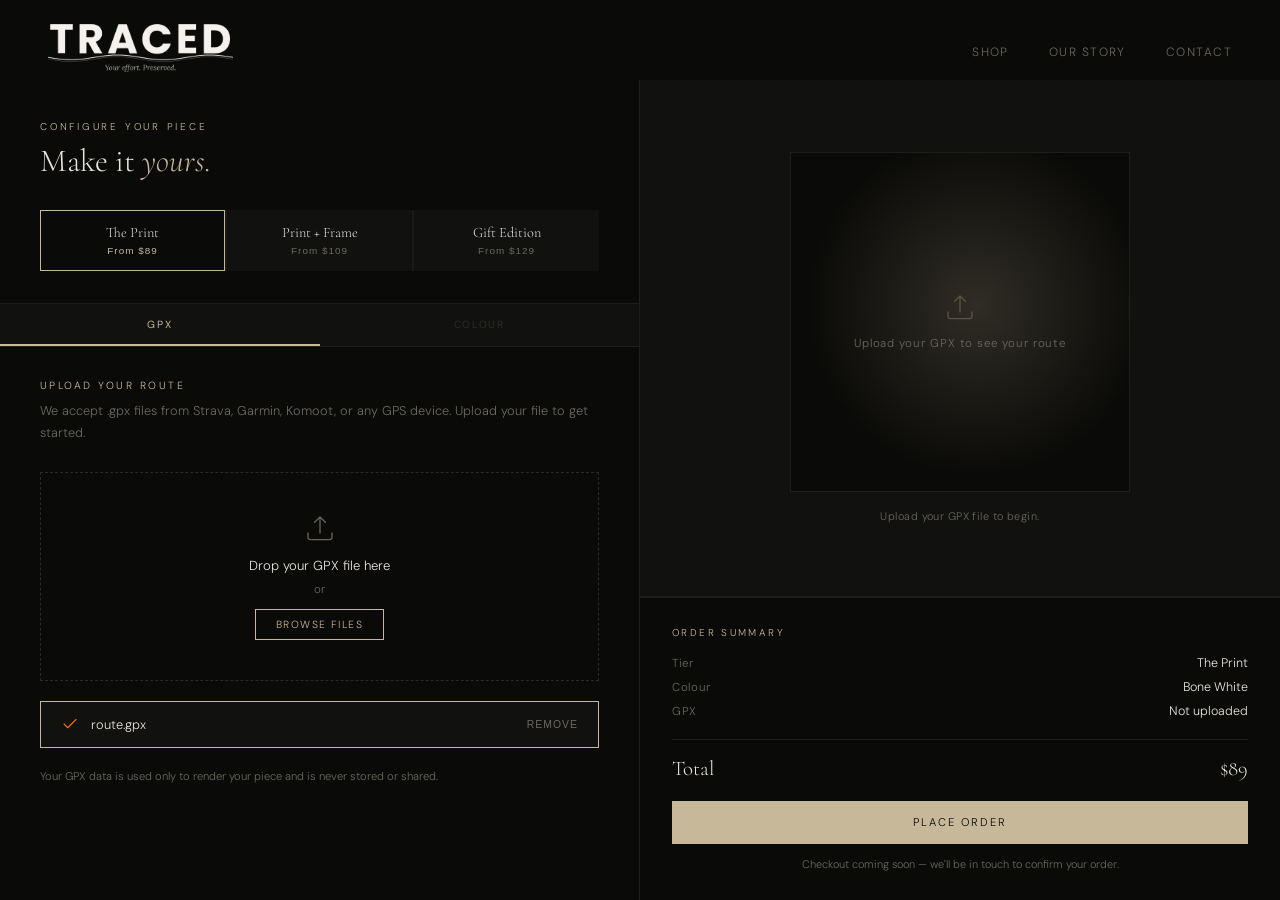
==== configurator.html @ c07ed1c2 "configure piece done most of the part" ====
<!DOCTYPE html>
<html lang="en">
<head>
  <meta charset="UTF-8">
  <meta name="viewport" content="width=device-width, initial-scale=1.0">
  <title>Configure Your Piece — Traced</title>
  <link rel="preconnect" href="https://fonts.googleapis.com" />
  <link rel="preconnect" href="https://fonts.gstatic.com" crossorigin />
  <link href="https://fonts.googleapis.com/css2?family=Cormorant+Garamond:ital,wght@0,300;0,400;1,300&family=DM+Sans:wght@300;400&display=swap" rel="stylesheet" />
  <link rel="stylesheet" href="css/style.css">
  <link rel="stylesheet" href="css/configurator.css">
  <script defer src="js/configurator.js"></script>
</head>
<body class="configurator-page">

  <!-- NAV -->
  <nav id="nav">
    <a href="index.html" class="nav-logo">
      <img src="assests/images/traced_cropped.png" alt="Traced Logo" class="traced-logo">
    </a>
    <ul class="nav-links">
      <li><a href="shop.html">Shop</a></li>
      <li><a href="#">Our Story</a></li>
      <li><a href="#">Contact</a></li>
    </ul>
  </nav>

  <!-- CONFIGURATOR -->
  <main class="configurator">

    <!-- ── LEFT PANEL ── -->
    <div class="config-left">

      <!-- Header -->
      <div class="config-header">
        <p class="config-eyebrow">Configure Your Piece</p>
        <h1 class="config-title">Make it <em>yours.</em></h1>
      </div>

      <!-- Tier selector -->
      <div class="tier-selector">
        <button class="tier-btn" data-tier="print">
          <span class="tier-btn-name">The Print</span>
          <span class="tier-btn-price">From $89</span>
        </button>
        <button class="tier-btn" data-tier="framed">
          <span class="tier-btn-name">Print + Frame</span>
          <span class="tier-btn-price">From $109</span>
        </button>
        <button class="tier-btn" data-tier="gift">
          <span class="tier-btn-name">Gift Edition</span>
          <span class="tier-btn-price">From $129</span>
        </button>
      </div>

      <!-- Tabs -->
      <div class="config-tabs" role="tablist">
        <button class="config-tab active" data-tab="gpx"    role="tab">GPX</button>
        <button class="config-tab locked" data-tab="colour" role="tab">Colour</button>
        <button class="config-tab locked tier-tab" data-tab="label"  role="tab" data-min-tier="framed">Label</button>
        <button class="config-tab locked tier-tab" data-tab="gifts"  role="tab" data-min-tier="gift">Gifts</button>
      </div>

      <!-- Panels -->
      <div class="config-panels">

        <!-- GPX -->
        <div class="config-panel active" id="panel-gpx">
          <p class="panel-label">Upload your route</p>
          <p class="panel-sub">We accept .gpx files from Strava, Garmin, Komoot, or any GPS device. Upload your file to get started.</p>
          <div class="gpx-drop" id="gpx-drop">
            <div class="gpx-drop-inner">
              <svg class="gpx-icon" viewBox="0 0 24 24" fill="none" xmlns="http://www.w3.org/2000/svg">
                <path d="M12 15V3m0 0L8 7m4-4l4 4" stroke="#c8b89a" stroke-width="1" stroke-linecap="round" stroke-linejoin="round"/>
                <path d="M3 15v3a2 2 0 002 2h14a2 2 0 002-2v-3" stroke="#c8b89a" stroke-width="1" stroke-linecap="round"/>
              </svg>
              <p class="gpx-drop-label">Drop your GPX file here</p>
              <p class="gpx-drop-sub">or</p>
              <label class="gpx-browse" for="gpx-input">Browse files</label>
              <input type="file" id="gpx-input" accept=".gpx" hidden>
            </div>
          </div>
          <div class="gpx-loaded" id="gpx-loaded" hidden>
            <svg viewBox="0 0 24 24" fill="none" xmlns="http://www.w3.org/2000/svg">
              <path d="M20 6L9 17l-5-5" stroke="#ff6a00" stroke-width="1.5" stroke-linecap="round" stroke-linejoin="round"/>
            </svg>
            <span id="gpx-filename">route.gpx</span>
            <button class="gpx-remove" id="gpx-remove">Remove</button>
          </div>
          <p class="gpx-privacy">Your GPX data is used only to render your piece and is never stored or shared.</p>
        </div>

        <!-- COLOUR -->
        <div class="config-panel" id="panel-colour">
          <p class="panel-label">Choose a colour</p>
          <p class="panel-sub">All finishes are matte PLA+. Colours may vary slightly between print batches.</p>
          <div class="colour-grid">
            <button class="colour-swatch active" data-colour="#e8e4df" data-name="Bone White" style="background:#e8e4df;" aria-label="Bone White"><span class="colour-check">✓</span></button>
            <button class="colour-swatch" data-colour="#1a1a18" data-name="Matte Black"  style="background:#1a1a18;" aria-label="Matte Black"><span class="colour-check">✓</span></button>
            <button class="colour-swatch" data-colour="#c8b89a" data-name="Sand"         style="background:#c8b89a;" aria-label="Sand"><span class="colour-check">✓</span></button>
            <button class="colour-swatch" data-colour="#6b6860" data-name="Slate"        style="background:#6b6860;" aria-label="Slate"><span class="colour-check">✓</span></button>
            <button class="colour-swatch" data-colour="#3d2b1f" data-name="Espresso"     style="background:#3d2b1f;" aria-label="Espresso"><span class="colour-check">✓</span></button>
            <button class="colour-swatch" data-colour="#ff6a00" data-name="Ember"        style="background:#ff6a00;" aria-label="Ember"><span class="colour-check">✓</span></button>
          </div>
          <p class="colour-selected-label">Selected: <span id="colour-name">Bone White</span></p>
        </div>

        <!-- LABEL -->
        <div class="config-panel" id="panel-label">
          <p class="panel-label">Add a label</p>
          <p class="panel-sub">These details are engraved beneath your route. All fields are optional except Route Name.</p>
          <div class="label-fields">

            <div class="label-group">
              <label class="label-field-label" for="label-name">Name</label>
              <input type="text" id="label-name" class="label-input" placeholder="e.g. Matt Clarke" maxlength="40"/>
            </div>

            <div class="label-group">
              <label class="label-field-label" for="label-route">Route Name <span class="label-required">*</span></label>
              <input type="text" id="label-route" class="label-input" placeholder="e.g. Sydney to Wollongong" maxlength="50"/>
            </div>

            <div class="label-group">
              <label class="label-field-label" for="label-competition">Competition <span class="label-optional">(optional)</span></label>
              <input type="text" id="label-competition" class="label-input" placeholder="e.g. Dirty Dozen 2025" maxlength="50"/>
            </div>

            <div class="label-group">
              <label class="label-field-label" for="label-desc">Description <span class="label-optional">(optional)</span></label>
              <input type="text" id="label-desc" class="label-input" placeholder="e.g. 142km · 2,400m elevation" maxlength="60"/>
            </div>

          </div>
        </div>

        <!-- GIFTS -->
        <div class="config-panel" id="panel-gifts">
          <p class="panel-label">Gift add-ons</p>
          <p class="panel-sub">Make it the perfect gift. Select any extras to include with your order.</p>
          <div class="gifts-list">

            <label class="gift-option">
              <input type="checkbox" class="gift-check" data-gift="message" data-price="0">
              <div class="gift-info">
                <span class="gift-name">Personal message card</span>
                <span class="gift-desc">A handwritten card included with the package</span>
              </div>
              <span class="gift-price">Included</span>
            </label>

            <label class="gift-option">
              <input type="checkbox" class="gift-check" data-gift="tissue" data-price="0">
              <div class="gift-info">
                <span class="gift-name">Tissue wrap</span>
                <span class="gift-desc">Your piece wrapped in branded tissue paper</span>
              </div>
              <span class="gift-price">Included</span>
            </label>

            <label class="gift-option">
              <input type="checkbox" class="gift-check" data-gift="wax" data-price="0">
              <div class="gift-info">
                <span class="gift-name">Wax-sealed envelope</span>
                <span class="gift-desc">For your stats card or personal note</span>
              </div>
              <span class="gift-price">Included</span>
            </label>

          </div>
          <p class="gifts-note">All add-ons are included in the Gift Edition price — no extra charge.</p>
        </div>

      </div>
    </div>

    <!-- ── RIGHT PANEL ── -->
    <div class="config-right">

      <!-- Preview -->
      <div class="preview-area">
        <div class="preview-canvas">

          <!-- Placeholder state (before GPX upload) -->
          <div class="preview-placeholder" id="preview-placeholder">
            <svg viewBox="0 0 24 24" fill="none" xmlns="http://www.w3.org/2000/svg">
              <path d="M12 15V3m0 0L8 7m4-4l4 4" stroke="#c8b89a" stroke-width="1" stroke-linecap="round" stroke-linejoin="round"/>
              <path d="M3 15v3a2 2 0 002 2h14a2 2 0 002-2v-3" stroke="#c8b89a" stroke-width="1" stroke-linecap="round"/>
            </svg>
            <p>Upload your GPX to see your route</p>
          </div>

          <!-- Live SVG preview (shown after GPX upload) -->
          <svg id="preview-svg" viewBox="0 0 400 400" fill="none" xmlns="http://www.w3.org/2000/svg" style="display:none;">
            <!-- Grid -->
            <line x1="0" y1="133" x2="400" y2="133" stroke="#c8b89a" stroke-width="0.4" opacity="0.08"/>
            <line x1="0" y1="266" x2="400" y2="266" stroke="#c8b89a" stroke-width="0.4" opacity="0.08"/>
            <line x1="133" y1="0" x2="133" y2="400" stroke="#c8b89a" stroke-width="0.4" opacity="0.08"/>
            <line x1="266" y1="0" x2="266" y2="400" stroke="#c8b89a" stroke-width="0.4" opacity="0.08"/>
            <!-- Route -->
            <path id="preview-route"
              d="M 60 300 C 110 268 150 232 200 195 C 250 158 290 138 340 118"
              stroke="#e8e4df" stroke-width="2.5" stroke-linecap="round" fill="none"/>
            <circle id="preview-dot-start" cx="60"  cy="300" r="5" fill="#e8e4df" opacity="0.5"/>
            <circle id="preview-dot-end"   cx="340" cy="118" r="7" fill="#ff6a00"/>
            <!-- Label lines -->
            <text id="preview-name"        x="200" y="335" text-anchor="middle" font-family="'Cormorant Garamond',serif" font-size="14" fill="#c8b89a" opacity="0.6" letter-spacing="1"></text>
            <text id="preview-route-name"  x="200" y="354" text-anchor="middle" font-family="'Cormorant Garamond',serif" font-size="17" fill="#c8b89a" opacity="0.8" letter-spacing="1.5" font-style="italic"></text>
            <text id="preview-competition" x="200" y="371" text-anchor="middle" font-family="'DM Sans',sans-serif"       font-size="11" fill="#c8b89a" opacity="0.4" letter-spacing="2"></text>
            <text id="preview-desc"        x="200" y="386" text-anchor="middle" font-family="'DM Sans',sans-serif"       font-size="11" fill="#c8b89a" opacity="0.4" letter-spacing="1.5"></text>
          </svg>

        </div>
        <p class="preview-hint" id="preview-hint">Upload your GPX file to begin.</p>
      </div>

      <!-- Order summary -->
      <div class="order-summary">
        <p class="summary-label">Order Summary</p>
        <div class="summary-rows">
          <div class="summary-row">
            <span class="summary-key">Tier</span>
            <span class="summary-val" id="summary-tier">The Print</span>
          </div>
          <div class="summary-row">
            <span class="summary-key">Colour</span>
            <span class="summary-val" id="summary-colour">Bone White</span>
          </div>
          <div class="summary-row">
            <span class="summary-key">GPX</span>
            <span class="summary-val" id="summary-gpx">Not uploaded</span>
          </div>
          <div class="summary-row" id="summary-row-label" style="display:none;">
            <span class="summary-key">Route</span>
            <span class="summary-val" id="summary-route-name">—</span>
          </div>
        </div>
        <div class="summary-total">
          <span>Total</span>
          <span id="summary-price">$89</span>
        </div>
        <a href="#" class="order-cta">Place Order</a>
        <p class="order-note">Checkout coming soon — we'll be in touch to confirm your order.</p>
      </div>

    </div>
  </main>

</body>
</html>
---- css/style.css ----
/* ── TOKENS ─────────────────────────────────────────── */
    :root {
      --bg-dark:    #0a0a08;
      --bg-mid:     #111110;
      --bg-light:   #f5f2ee;
      --text-light: #e8e4df;
      --text-muted: #6b6860;
      --accent:     #c8b89a;
      --accent-glow:#c8b89a33;
      --accent-glow-orange: #ff6a00;
      --serif:      'Cormorant Garamond', Georgia, serif;
      --sans:       'DM Sans', sans-serif;
    }
 
    /* ── RESET ──────────────────────────────────────────── */
    *, *::before, *::after { box-sizing: border-box; margin: 0; padding: 0; }
    html { scroll-behavior: smooth; }
    body {
      background: var(--bg-dark);
      color: var(--text-light);
      font-family: var(--sans);
      font-weight: 300;
      -webkit-font-smoothing: antialiased;
      overflow-x: hidden;
    }
 
    /* ── NAV ────────────────────────────────────────────── */
    nav {
      position: fixed;
      top: 0; left: 0; right: 0;
      z-index: 100;
      display: flex;
      align-items: center;
      justify-content: space-between;
      padding: 1.5rem 3rem;
      background: transparent;
      transition: background 0.4s ease, backdrop-filter 0.4s ease;
    }
    nav.scrolled {
      background: rgba(10,10,8,0.85);
      backdrop-filter: blur(12px);
    }

    .traced-logo{
      height: 3rem;
    }

    .nav-links {
      display: flex;
      gap: 2.5rem;
      list-style: none;
    }
    .nav-links a {
      font-size: 0.75rem;
      letter-spacing: 0.12em;
      text-transform: uppercase;
      color: var(--text-muted);
      text-decoration: none;
      transition: color 0.2s;
    }
    .nav-links a:hover { color: var(--text-light); }
 
    /* ── HERO ───────────────────────────────────────────── */
    .hero {
      position: relative;
      height: 100vh;
      display: flex;
      flex-direction: column;
      align-items: center;
      justify-content: center;
      text-align: center;
      overflow: hidden;
    }
 
    /* Animated route SVG background */
    .hero-bg {
      position: absolute;
      inset: 0;
      display: flex;
      align-items: center;
      justify-content: center;
      opacity: 0.18;
    }
    .hero-bg svg {
      width: 100%;
      height: 100%;
    }
    .route-path {
      stroke-dasharray: 2000;
      stroke-dashoffset: 2000;
      animation: drawRoute 3.5s cubic-bezier(0.4,0,0.2,1) 0.5s forwards;
    }
    @keyframes drawRoute {
      to { stroke-dashoffset: 0; }
    }
 
    /* Radial glow behind text */
    .hero::before {
      content: '';
      position: absolute;
      top: 50%; left: 50%;
      transform: translate(-50%, -50%);
      width: 600px; height: 600px;
      background: radial-gradient(circle, var(--accent-glow) 0%, transparent 70%);
      pointer-events: none;
    }
 
    .hero-content {
      position: relative;
      z-index: 2;
      display: flex;
      flex-direction: column;
      align-items: center;
      gap: 1.5rem;
    }
    .hero-eyebrow {
      font-size: 0.7rem;
      letter-spacing: 0.3em;
      text-transform: uppercase;
      color: var(--accent);
      opacity: 0;
      animation: fadeUp 0.9s ease 1.2s forwards;
    }
    .hero-title {
      font-family: var(--serif);
      font-size: clamp(3.5rem, 8vw, 7rem);
      font-weight: 300;
      line-height: 1.05;
      letter-spacing: -0.01em;
      color: var(--text-light);
      opacity: 0;
      animation: fadeUp 1s ease 1.5s forwards;
    }
    .hero-title em {
      font-style: italic;
      color: var(--accent);
    }
    .hero-sub {
      font-size: 0.85rem;
      letter-spacing: 0.06em;
      color: var(--text-muted);
      max-width: 340px;
      line-height: 1.7;
      opacity: 0;
      animation: fadeUp 1s ease 1.8s forwards;
    }
    .hero-cta {
      margin-top: 0.5rem;
      display: inline-block;
      padding: 0.85rem 2.5rem;
      border: 1px solid var(--accent);
      color: var(--accent);
      font-family: var(--sans);
      font-size: 0.72rem;
      letter-spacing: 0.18em;
      text-transform: uppercase;
      text-decoration: none;
      transition: background 0.25s, color 0.25s;
      opacity: 0;
      animation: fadeUp 1s ease 2.1s forwards;
    }
    .hero-cta:hover {
      background: var(--accent);
      color: var(--bg-dark);
    }
 
    .hero-scroll {
      position: absolute;
      bottom: 2.5rem;
      left: 50%;
      transform: translateX(-50%);
      display: flex;
      flex-direction: column;
      align-items: center;
      gap: 0.5rem;
      opacity: 0;
      animation: fadeUp 1s ease 2.6s forwards;
    }
    .hero-scroll span {
      font-size: 0.62rem;
      letter-spacing: 0.2em;
      text-transform: uppercase;
      color: var(--text-muted);
    }
    .scroll-line {
      width: 1px;
      height: 40px;
      background: linear-gradient(to bottom, #ff6a00, transparent);
      animation: scrollPulse 2s ease-in-out 3s infinite;
    }
    @keyframes scrollPulse {
      0%, 100% { opacity: 0.4; transform: scaleY(1); }
      50% { opacity: 1; transform: scaleY(1.15); }
    }
 
    /* ── SHARED REVEAL ──────────────────────────────────── */
    @keyframes fadeUp {
      from { opacity: 0; transform: translateY(22px); }
      to   { opacity: 1; transform: translateY(0); }
    }
    .reveal {
      opacity: 0;
      transform: translateY(30px);
      transition: opacity 0.8s ease, transform 0.8s ease;
    }
    .reveal.visible {
      opacity: 1;
      transform: translateY(0);
    }
    .reveal-delay-1 { transition-delay: 0.1s; }
    .reveal-delay-2 { transition-delay: 0.22s; }
    .reveal-delay-3 { transition-delay: 0.36s; }
 
    /* ── SECTIONS ───────────────────────────────────────── */
    section { padding: 7rem 3rem; }
 
    .section-label {
      font-size: 0.65rem;
      letter-spacing: 0.28em;
      text-transform: uppercase;
      color: var(--accent);
      margin-bottom: 1.5rem;
    }
 
    /* ── WHAT WE DO ─────────────────────────────────────── */
    .what {
      background: var(--bg-mid);
      display: grid;
      grid-template-columns: 1fr 1fr;
      gap: 5rem;
      align-items: center;
      max-width: 1200px;
      margin: 0 auto;
      border-radius: 2px;
    }
    .what-text h2 {
      font-family: var(--serif);
      font-size: clamp(2rem, 4vw, 3.2rem);
      font-weight: 300;
      line-height: 1.2;
      margin-bottom: 1.5rem;
      color: var(--text-light);
    }
    .what-text p {
      font-size: 0.9rem;
      line-height: 1.85;
      color: var(--text-muted);
      max-width: 420px;
    }
    .what-visual {
      aspect-ratio: 1;
      background: var(--bg-dark);
      border-radius: 2px;
      display: flex;
      align-items: center;
      justify-content: center;
      position: relative;
      overflow: hidden;
    }
    .what-visual svg {
      width: 75%;
      opacity: 0.7;
    }
    .what-visual::after {
      content: '';
      position: absolute;
      inset: 0;
      background: radial-gradient(circle at 60% 40%, var(--accent-glow), transparent 65%);
    }
 
    /* ── HOW IT WORKS ───────────────────────────────────── */
    .how { max-width: 1100px; margin: 0 auto; }
    .how h2 {
      font-family: var(--serif);
      font-size: clamp(1.8rem, 3.5vw, 2.8rem);
      font-weight: 300;
      margin-bottom: 4rem;
      color: var(--text-light);
    }
    .steps {
      display: grid;
      grid-template-columns: repeat(3, 1fr);
      gap: 3rem;
    }
    .step-num {
      font-family: var(--serif);
      font-size: 3.5rem;
      font-weight: 300;
      color: var(--accent);
      opacity: 0.4;
      line-height: 1;
      margin-bottom: 1rem;
    }
    .step h3 {
      font-family: var(--serif);
      font-size: 1.3rem;
      font-weight: 300;
      margin-bottom: 0.75rem;
      color: var(--text-light);
    }
    .step p {
      font-size: 0.83rem;
      line-height: 1.8;
      color: var(--text-muted);
    }
    .step-divider {
      width: 30px;
      height: 1px;
      background: var(--accent);
      opacity: 0.4;
      margin-bottom: 1.5rem;
    }
 
    /* ── MATERIAL ───────────────────────────────────────── */
    .material {
      background: var(--bg-light);
      color: var(--bg-dark);
    }
    .material-inner {
      max-width: 1100px;
      margin: 0 auto;
      display: grid;
      grid-template-columns: 1fr 1fr;
      gap: 5rem;
      align-items: center;
    }
    .material .section-label { color: #9a8870; }
    .material h2 {
      font-family: var(--serif);
      font-size: clamp(2rem, 3.5vw, 3rem);
      font-weight: 300;
      line-height: 1.2;
      margin-bottom: 1.5rem;
      color: var(--bg-dark);
    }
    .material p {
      font-size: 0.88rem;
      line-height: 1.85;
      color: #6b6054;
      max-width: 400px;
    }
    .material-grid {
      display: grid;
      grid-template-columns: 1fr 1fr;
      gap: 1px;
      background: #d5cfc8;
    }
    .material-cell {
      background: var(--bg-light);
      padding: 2rem;
      display: flex;
      flex-direction: column;
      gap: 0.5rem;
    }
    .material-cell-title {
      font-size: 0.65rem;
      letter-spacing: 0.2em;
      text-transform: uppercase;
      color: #9a8870;
    }
    .material-cell-value {
      font-family: var(--serif);
      font-size: 1.4rem;
      font-weight: 300;
      color: var(--bg-dark);
    }
 
    /* ── QUOTE ──────────────────────────────────────────── */
    .quote-section {
      text-align: center;
      padding: 8rem 3rem;
      background: var(--bg-dark);
    }
    .quote-section blockquote {
      font-family: var(--serif);
      font-size: clamp(1.6rem, 3vw, 2.4rem);
      font-weight: 300;
      font-style: italic;
      color: var(--text-light);
      max-width: 700px;
      margin: 0 auto;
      line-height: 1.4;
    }
    .quote-section blockquote::before {
      content: '"';
      color: var(--accent);
    }
    .quote-section blockquote::after {
      content: '"';
      color: var(--accent);
    }
    .quote-attr {
      margin-top: 2rem;
      font-size: 0.7rem;
      letter-spacing: 0.2em;
      text-transform: uppercase;
      color: var(--text-muted);
    }
 
    /* ── FOOTER ─────────────────────────────────────────── */
    footer {
      background: var(--bg-mid);
      padding: 3rem;
      display: flex;
      align-items: center;
      justify-content: space-between;
      border-top: 1px solid #1e1e1c;
    }
    .footer-logo {
      font-family: var(--serif);
      font-size: 1.1rem;
      letter-spacing: 0.18em;
      text-transform: uppercase;
      color: var(--text-muted);
    }
    .footer-copy {
      font-size: 0.7rem;
      color: var(--text-muted);
      letter-spacing: 0.06em;
    }
 
    /* ── MOBILE ─────────────────────────────────────────── */
    @media (max-width: 768px) {
      nav { padding: 1.25rem 1.5rem; }
      .nav-links, .traced-logo {height: 1rem;}
 
      section { padding: 5rem 1.5rem; }


 
      .what {
        grid-template-columns: 1fr;
        gap: 2.5rem;
      }
      .what-visual { display: none; }
 
      .steps { grid-template-columns: 1fr; gap: 2.5rem; }
 
      .material-inner { grid-template-columns: 1fr; gap: 3rem; }
 
      footer {
        flex-direction: column;
        gap: 1rem;
        text-align: center;
      }
 
      /* Reduce animations on mobile */
      .reveal {
        opacity: 1;
        transform: none;
        transition: none;
      }
    }
 
    @media (prefers-reduced-motion: reduce) {
      .reveal, .hero-content *, .route-path, .scroll-line{
        animation: none !important;
        transition: none !important;
        opacity: 1 !important;
        transform: none !important;
        stroke-dashoffset: 0 !important;
      }
    }
---- css/configurator.css ----
/* ── CONFIGURATOR PAGE ──────────────────────────────── */
.configurator-page {
  overflow: hidden;
  height: 100vh;
}

/* ── SPLIT SCREEN ───────────────────────────────────── */
.configurator {
  display: grid;
  grid-template-columns: 1fr 1fr;
  height: 100vh;
  padding-top: 5rem;
}

/* ── LEFT PANEL ─────────────────────────────────────── */
.config-left {
  display: flex;
  flex-direction: column;
  border-right: 1px solid #1e1e1c;
  overflow-y: auto;
  background: var(--bg-dark);
}
.config-left::-webkit-scrollbar { width: 4px; }
.config-left::-webkit-scrollbar-track { background: transparent; }
.config-left::-webkit-scrollbar-thumb { background: #2a2a28; border-radius: 2px; }

/* ── HEADER ─────────────────────────────────────────── */
.config-header {
  padding: 2.5rem 2.5rem 0;
}
.config-eyebrow {
  font-size: 0.62rem;
  letter-spacing: 0.28em;
  text-transform: uppercase;
  color: var(--accent);
  margin-bottom: 0.6rem;
}
.config-title {
  font-family: var(--serif);
  font-size: clamp(1.8rem, 2.5vw, 2.6rem);
  font-weight: 300;
  line-height: 1.1;
  color: var(--text-light);
  margin-bottom: 2rem;
}
.config-title em {
  font-style: italic;
  color: var(--accent);
}

/* ── TIER SELECTOR ──────────────────────────────────── */
.tier-selector {
  display: grid;
  grid-template-columns: repeat(3, 1fr);
  gap: 2px;
  background: #1a1a18;
  margin: 0 2.5rem 2rem;
}
.tier-btn {
  display: flex;
  flex-direction: column;
  align-items: center;
  gap: 0.25rem;
  padding: 0.85rem 0.5rem;
  background: var(--bg-mid);
  border: 1px solid transparent;
  cursor: pointer;
  text-align: center;
  transition: border-color 0.2s, background 0.2s;
}
.tier-btn:hover {
  background: #161614;
  border-color: #2a2a28;
}
.tier-btn.active {
  border-color: var(--accent);
  background: var(--bg-dark);
}
.tier-btn-name {
  font-family: var(--serif);
  font-size: 0.9rem;
  font-weight: 300;
  color: var(--text-light);
}
.tier-btn-price {
  font-size: 0.62rem;
  letter-spacing: 0.1em;
  color: var(--text-muted);
}
.tier-btn.active .tier-btn-price {
  color: var(--accent);
}

/* ── TABS ───────────────────────────────────────────── */
.config-tabs {
  display: flex;
  border-top: 1px solid #1e1e1c;
  border-bottom: 1px solid #1e1e1c;
  background: var(--bg-mid);
  flex-shrink: 0;
}
.config-tab {
  flex: 1;
  padding: 0.85rem 0.5rem;
  background: none;
  border: none;
  border-bottom: 2px solid transparent;
  color: var(--text-muted);
  font-family: var(--sans);
  font-size: 0.65rem;
  letter-spacing: 0.16em;
  text-transform: uppercase;
  cursor: pointer;
  transition: color 0.2s, border-color 0.2s;
  position: relative;
}
.config-tab:hover:not(.locked) {
  color: var(--text-light);
}
.config-tab.active {
  color: var(--accent);
  border-bottom-color: var(--accent);
}
.config-tab.locked {
  opacity: 0.3;
  cursor: not-allowed;
}
.config-tab.hidden {
  display: none;
}

/* ── PANELS ─────────────────────────────────────────── */
.config-panels {
  flex: 1;
}
.config-panel {
  display: none;
  padding: 2rem 2.5rem;
  animation: fadeUp 0.3s ease forwards;
}
.config-panel.active {
  display: block;
}

/* ── PANEL SHARED ───────────────────────────────────── */
.panel-label {
  font-size: 0.65rem;
  letter-spacing: 0.24em;
  text-transform: uppercase;
  color: var(--accent);
  margin-bottom: 0.5rem;
}
.panel-sub {
  font-size: 0.8rem;
  line-height: 1.7;
  color: var(--text-muted);
  margin-bottom: 1.75rem;
}

/* ── GPX ────────────────────────────────────────────── */
.gpx-drop {
  border: 1px dashed #2a2a28;
  padding: 2.5rem 1.5rem;
  text-align: center;
  margin-bottom: 1.25rem;
  transition: border-color 0.2s, background 0.2s;
  cursor: pointer;
}
.gpx-drop:hover,
.gpx-drop.dragover {
  border-color: var(--accent);
  background: #111110;
}
.gpx-drop-inner {
  display: flex;
  flex-direction: column;
  align-items: center;
  gap: 0.5rem;
}
.gpx-icon {
  width: 32px;
  height: 32px;
  opacity: 0.5;
  margin-bottom: 0.25rem;
}
.gpx-drop-label {
  font-size: 0.82rem;
  color: var(--text-light);
}
.gpx-drop-sub {
  font-size: 0.72rem;
  color: var(--text-muted);
}
.gpx-browse {
  display: inline-block;
  padding: 0.5rem 1.25rem;
  border: 1px solid var(--accent);
  color: var(--accent);
  font-size: 0.65rem;
  letter-spacing: 0.14em;
  text-transform: uppercase;
  cursor: pointer;
  transition: background 0.2s, color 0.2s;
  margin-top: 0.25rem;
}
.gpx-browse:hover {
  background: var(--accent);
  color: var(--bg-dark);
}
.gpx-loaded {
  display: flex;
  align-items: center;
  gap: 0.75rem;
  padding: 0.85rem 1.25rem;
  background: var(--bg-mid);
  border: 1px solid var(--accent);
  margin-bottom: 1.25rem;
}
.gpx-loaded svg { width: 18px; height: 18px; flex-shrink: 0; }
.gpx-loaded span { font-size: 0.8rem; color: var(--text-light); flex: 1; }
.gpx-remove {
  font-size: 0.65rem;
  letter-spacing: 0.1em;
  text-transform: uppercase;
  color: var(--text-muted);
  background: none;
  border: none;
  cursor: pointer;
  transition: color 0.2s;
}
.gpx-remove:hover { color: var(--text-light); }
.gpx-privacy {
  font-size: 0.7rem;
  color: var(--text-muted);
  line-height: 1.6;
}

/* ── COLOUR ─────────────────────────────────────────── */
.colour-grid {
  display: flex;
  gap: 0.75rem;
  flex-wrap: wrap;
  margin-bottom: 1.25rem;
}
.colour-swatch {
  width: 44px;
  height: 44px;
  border-radius: 50%;
  border: 2px solid transparent;
  cursor: pointer;
  position: relative;
  transition: border-color 0.2s, transform 0.15s;
  display: flex;
  align-items: center;
  justify-content: center;
}
.colour-swatch:hover { transform: scale(1.1); }
.colour-swatch.active { border-color: var(--accent); }
.colour-check {
  font-size: 0.7rem;
  color: white;
  opacity: 0;
  mix-blend-mode: difference;
  pointer-events: none;
}
.colour-swatch.active .colour-check { opacity: 1; }
.colour-selected-label {
  font-size: 0.75rem;
  color: var(--text-muted);
  letter-spacing: 0.06em;
}
.colour-selected-label span { color: var(--text-light); }

/* ── LABEL FIELDS ───────────────────────────────────── */
.label-fields {
  display: flex;
  flex-direction: column;
  gap: 1.25rem;
}
.label-group {
  display: flex;
  flex-direction: column;
  gap: 0.4rem;
}
.label-field-label {
  font-size: 0.65rem;
  letter-spacing: 0.14em;
  text-transform: uppercase;
  color: var(--text-muted);
}
.label-required { color: var(--accent); }
.label-optional {
  font-size: 0.6rem;
  color: var(--text-muted);
  text-transform: none;
  letter-spacing: 0;
}
.label-input {
  width: 100%;
  padding: 0.8rem 1rem;
  background: var(--bg-mid);
  border: 1px solid #1e1e1c;
  color: var(--text-light);
  font-family: var(--sans);
  font-size: 0.82rem;
  letter-spacing: 0.04em;
  outline: none;
  transition: border-color 0.2s;
}
.label-input::placeholder { color: var(--text-muted); }
.label-input:focus { border-color: var(--accent); }

/* ── GIFTS ──────────────────────────────────────────── */
.gifts-list {
  display: flex;
  flex-direction: column;
  gap: 0.75rem;
  margin-bottom: 1.5rem;
}
.gift-option {
  display: flex;
  align-items: center;
  gap: 1rem;
  padding: 1rem 1.25rem;
  background: var(--bg-mid);
  border: 1px solid #1e1e1c;
  cursor: pointer;
  transition: border-color 0.2s;
}
.gift-option:hover { border-color: #2a2a28; }
.gift-option:has(.gift-check:checked) { border-color: var(--accent); }
.gift-check {
  accent-color: var(--accent);
  width: 16px;
  height: 16px;
  flex-shrink: 0;
  cursor: pointer;
}
.gift-info {
  display: flex;
  flex-direction: column;
  gap: 0.2rem;
  flex: 1;
}
.gift-name {
  font-family: var(--serif);
  font-size: 1rem;
  font-weight: 300;
  color: var(--text-light);
}
.gift-desc {
  font-size: 0.72rem;
  color: var(--text-muted);
  line-height: 1.5;
}
.gift-price {
  font-size: 0.7rem;
  letter-spacing: 0.08em;
  color: var(--accent);
  text-transform: uppercase;
  flex-shrink: 0;
}
.gifts-note {
  font-size: 0.72rem;
  color: var(--text-muted);
  line-height: 1.6;
}

/* ── RIGHT PANEL ────────────────────────────────────── */
.config-right {
  background: var(--bg-mid);
  display: flex;
  flex-direction: column;
  overflow: hidden;
}

/* ── PREVIEW ────────────────────────────────────────── */
.preview-area {
  flex: 1;
  display: flex;
  flex-direction: column;
  align-items: center;
  justify-content: center;
  padding: 2.5rem;
  border-bottom: 1px solid #1e1e1c;
}
.preview-canvas {
  width: 100%;
  max-width: 340px;
  aspect-ratio: 1;
  background: var(--bg-dark);
  border: 1px solid #1e1e1c;
  display: flex;
  align-items: center;
  justify-content: center;
  position: relative;
  overflow: hidden;
}
.preview-canvas::before {
  content: '';
  position: absolute;
  inset: 0;
  background: radial-gradient(circle at 55% 45%, var(--accent-glow), transparent 65%);
  pointer-events: none;
}
.preview-canvas svg {
  width: 90%;
  height: 90%;
  position: relative;
  z-index: 1;
}
.preview-placeholder {
  display: flex;
  flex-direction: column;
  align-items: center;
  gap: 0.75rem;
  z-index: 1;
}
.preview-placeholder svg {
  width: 32px;
  height: 32px;
  opacity: 0.3;
}
.preview-placeholder p {
  font-size: 0.72rem;
  letter-spacing: 0.08em;
  color: var(--text-muted);
  text-align: center;
}
.preview-hint {
  margin-top: 1rem;
  font-size: 0.68rem;
  color: var(--text-muted);
  letter-spacing: 0.04em;
  text-align: center;
  line-height: 1.5;
}

/* ── ORDER SUMMARY ──────────────────────────────────── */
.order-summary {
  padding: 1.75rem 2rem;
  background: var(--bg-dark);
  border-top: 1px solid #1e1e1c;
  flex-shrink: 0;
}
.summary-label {
  font-size: 0.62rem;
  letter-spacing: 0.24em;
  text-transform: uppercase;
  color: var(--accent);
  margin-bottom: 1rem;
}
.summary-rows {
  display: flex;
  flex-direction: column;
  gap: 0.5rem;
  margin-bottom: 1.25rem;
}
.summary-row {
  display: flex;
  justify-content: space-between;
  align-items: baseline;
  gap: 1rem;
}
.summary-key {
  font-size: 0.72rem;
  color: var(--text-muted);
  letter-spacing: 0.06em;
  flex-shrink: 0;
}
.summary-val {
  font-size: 0.78rem;
  color: var(--text-light);
  text-align: right;
}
.summary-total {
  display: flex;
  justify-content: space-between;
  align-items: baseline;
  padding-top: 1rem;
  border-top: 1px solid #1e1e1c;
  margin-bottom: 1.25rem;
  font-family: var(--serif);
  font-size: 1.3rem;
  font-weight: 300;
  color: var(--text-light);
}
.order-cta {
  display: block;
  width: 100%;
  padding: 0.9rem;
  background: var(--accent);
  color: var(--bg-dark);
  font-family: var(--sans);
  font-size: 0.7rem;
  letter-spacing: 0.18em;
  text-transform: uppercase;
  text-align: center;
  text-decoration: none;
  transition: opacity 0.2s;
  margin-bottom: 0.75rem;
}
.order-cta:hover { opacity: 0.85; }
.order-note {
  font-size: 0.68rem;
  color: var(--text-muted);
  text-align: center;
  line-height: 1.5;
}

/* ── MOBILE ─────────────────────────────────────────── */
@media (max-width: 900px) {
  .configurator-page { height: auto; overflow: auto; }
  .configurator { grid-template-columns: 1fr; height: auto; }
  .config-right { position: static; min-height: 50vh; border-top: 1px solid #1e1e1c; }
  .config-left { overflow-y: visible; }
  .tier-selector { margin: 0 1.5rem 1.5rem; }
  .config-header { padding: 2rem 1.5rem 0; }
  .config-panel { padding: 1.5rem; }
  .preview-area { padding: 2rem 1.5rem; }
  .order-summary { padding: 1.5rem; }
}

@media (prefers-reduced-motion: reduce) {
  .config-panel { animation: none; }
}
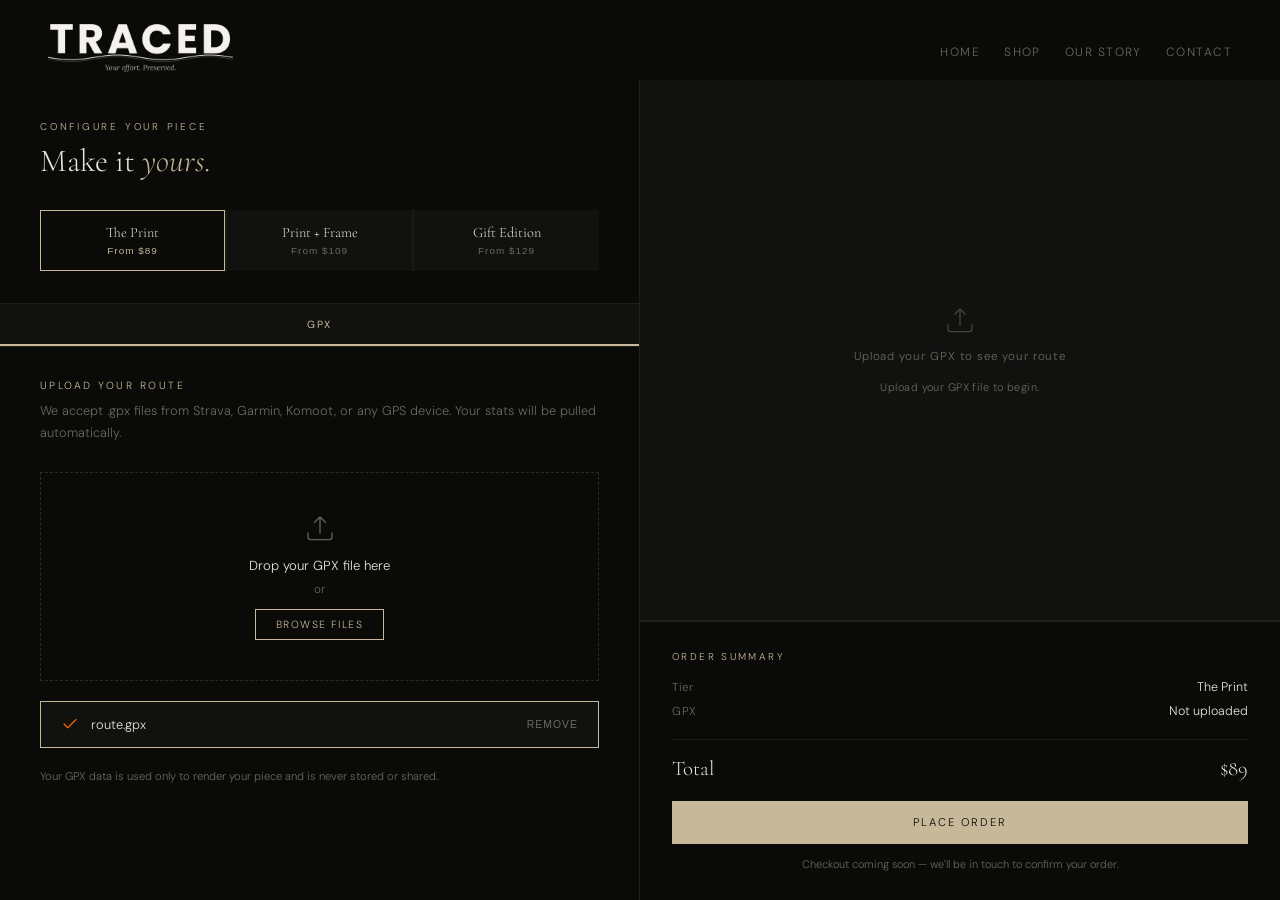
==== commit 274bb22e: "Tabs added, some changes in the configurator" ====
--- a/configurator.html
+++ b/configurator.html
@@ -19,19 +19,19 @@
       <img src="assests/images/traced_cropped.png" alt="Traced Logo" class="traced-logo">
     </a>
     <ul class="nav-links">
+      <li><a href="index.html">Home</a></li>
       <li><a href="shop.html">Shop</a></li>
-      <li><a href="#">Our Story</a></li>
-      <li><a href="#">Contact</a></li>
+      <li><a href="story.html">Our Story</a></li>
+      <li><a href="contact.html">Contact</a></li>
     </ul>
   </nav>
 
   <!-- CONFIGURATOR -->
   <main class="configurator">
 
-    <!-- ── LEFT PANEL ── -->
+    <!-- LEFT PANEL -->
     <div class="config-left">
 
-      <!-- Header -->
       <div class="config-header">
         <p class="config-eyebrow">Configure Your Piece</p>
         <h1 class="config-title">Make it <em>yours.</em></h1>
@@ -55,10 +55,9 @@
 
       <!-- Tabs -->
       <div class="config-tabs" role="tablist">
-        <button class="config-tab active" data-tab="gpx"    role="tab">GPX</button>
-        <button class="config-tab locked" data-tab="colour" role="tab">Colour</button>
-        <button class="config-tab locked tier-tab" data-tab="label"  role="tab" data-min-tier="framed">Label</button>
-        <button class="config-tab locked tier-tab" data-tab="gifts"  role="tab" data-min-tier="gift">Gifts</button>
+        <button class="config-tab active" data-tab="gpx" role="tab">GPX</button>
+        <button class="config-tab locked tier-tab" data-tab="label" role="tab" data-min-tier="framed">Label</button>
+        <button class="config-tab locked tier-tab" data-tab="gifts" role="tab" data-min-tier="gift">Gifts</button>
       </div>
 
       <!-- Panels -->
@@ -67,7 +66,7 @@
         <!-- GPX -->
         <div class="config-panel active" id="panel-gpx">
           <p class="panel-label">Upload your route</p>
-          <p class="panel-sub">We accept .gpx files from Strava, Garmin, Komoot, or any GPS device. Upload your file to get started.</p>
+          <p class="panel-sub">We accept .gpx files from Strava, Garmin, Komoot, or any GPS device. Your stats will be pulled automatically.</p>
           <div class="gpx-drop" id="gpx-drop">
             <div class="gpx-drop-inner">
               <svg class="gpx-icon" viewBox="0 0 24 24" fill="none" xmlns="http://www.w3.org/2000/svg">
@@ -90,45 +89,47 @@
           <p class="gpx-privacy">Your GPX data is used only to render your piece and is never stored or shared.</p>
         </div>
 
-        <!-- COLOUR -->
-        <div class="config-panel" id="panel-colour">
-          <p class="panel-label">Choose a colour</p>
-          <p class="panel-sub">All finishes are matte PLA+. Colours may vary slightly between print batches.</p>
-          <div class="colour-grid">
-            <button class="colour-swatch active" data-colour="#e8e4df" data-name="Bone White" style="background:#e8e4df;" aria-label="Bone White"><span class="colour-check">✓</span></button>
-            <button class="colour-swatch" data-colour="#1a1a18" data-name="Matte Black"  style="background:#1a1a18;" aria-label="Matte Black"><span class="colour-check">✓</span></button>
-            <button class="colour-swatch" data-colour="#c8b89a" data-name="Sand"         style="background:#c8b89a;" aria-label="Sand"><span class="colour-check">✓</span></button>
-            <button class="colour-swatch" data-colour="#6b6860" data-name="Slate"        style="background:#6b6860;" aria-label="Slate"><span class="colour-check">✓</span></button>
-            <button class="colour-swatch" data-colour="#3d2b1f" data-name="Espresso"     style="background:#3d2b1f;" aria-label="Espresso"><span class="colour-check">✓</span></button>
-            <button class="colour-swatch" data-colour="#ff6a00" data-name="Ember"        style="background:#ff6a00;" aria-label="Ember"><span class="colour-check">✓</span></button>
-          </div>
-          <p class="colour-selected-label">Selected: <span id="colour-name">Bone White</span></p>
-        </div>
-
         <!-- LABEL -->
         <div class="config-panel" id="panel-label">
-          <p class="panel-label">Add a label</p>
-          <p class="panel-sub">These details are engraved beneath your route. All fields are optional except Route Name.</p>
+          <p class="panel-label">Personalise your piece</p>
+          <p class="panel-sub">These details appear on your framed print. Stats are pulled from your GPX — edit them freely.</p>
           <div class="label-fields">
 
             <div class="label-group">
-              <label class="label-field-label" for="label-name">Name</label>
-              <input type="text" id="label-name" class="label-input" placeholder="e.g. Matt Clarke" maxlength="40"/>
+              <label class="label-field-label" for="label-title">Event / Route Title</label>
+              <input type="text" id="label-title" class="label-input" placeholder="e.g. Pedal or Die" maxlength="30"/>
             </div>
 
             <div class="label-group">
-              <label class="label-field-label" for="label-route">Route Name <span class="label-required">*</span></label>
-              <input type="text" id="label-route" class="label-input" placeholder="e.g. Sydney to Wollongong" maxlength="50"/>
+              <label class="label-field-label" for="label-subtitle">Location / Subtitle <span class="label-optional">(optional)</span></label>
+              <input type="text" id="label-subtitle" class="label-input" placeholder="e.g. New Zealand" maxlength="30"/>
             </div>
 
             <div class="label-group">
-              <label class="label-field-label" for="label-competition">Competition <span class="label-optional">(optional)</span></label>
-              <input type="text" id="label-competition" class="label-input" placeholder="e.g. Dirty Dozen 2025" maxlength="50"/>
-            </div>
-
-            <div class="label-group">
-              <label class="label-field-label" for="label-desc">Description <span class="label-optional">(optional)</span></label>
-              <input type="text" id="label-desc" class="label-input" placeholder="e.g. 142km · 2,400m elevation" maxlength="60"/>
+              <label class="label-field-label" for="label-name">Your Name <span class="label-optional">(optional)</span></label>
+              <input type="text" id="label-name" class="label-input" placeholder="e.g. Fernando Celis" maxlength="40"/>
+            </div>
+
+            <div class="label-group-row">
+              <div class="label-group">
+                <label class="label-field-label" for="label-date">Date <span class="label-optional">(optional)</span></label>
+                <input type="text" id="label-date" class="label-input" placeholder="e.g. Oct 26 2025" maxlength="20"/>
+              </div>
+              <div class="label-group">
+                <label class="label-field-label" for="label-distance">Distance <span class="label-optional">(optional)</span></label>
+                <input type="text" id="label-distance" class="label-input" placeholder="e.g. 123 km" maxlength="15"/>
+              </div>
+            </div>
+
+            <div class="label-group-row">
+              <div class="label-group">
+                <label class="label-field-label" for="label-place">Place <span class="label-optional">(optional)</span></label>
+                <input type="text" id="label-place" class="label-input" placeholder="e.g. Queenstown" maxlength="20"/>
+              </div>
+              <div class="label-group">
+                <label class="label-field-label" for="label-elevation">Elevation <span class="label-optional">(optional)</span></label>
+                <input type="text" id="label-elevation" class="label-input" placeholder="e.g. 3,070 m" maxlength="15"/>
+              </div>
             </div>
 
           </div>
@@ -137,81 +138,118 @@
         <!-- GIFTS -->
         <div class="config-panel" id="panel-gifts">
           <p class="panel-label">Gift add-ons</p>
-          <p class="panel-sub">Make it the perfect gift. Select any extras to include with your order.</p>
+          <p class="panel-sub">Make it the perfect gift. All extras are included in the Gift Edition price.</p>
           <div class="gifts-list">
-
             <label class="gift-option">
-              <input type="checkbox" class="gift-check" data-gift="message" data-price="0">
+              <input type="checkbox" class="gift-check" data-gift="message">
               <div class="gift-info">
                 <span class="gift-name">Personal message card</span>
                 <span class="gift-desc">A handwritten card included with the package</span>
               </div>
               <span class="gift-price">Included</span>
             </label>
-
             <label class="gift-option">
-              <input type="checkbox" class="gift-check" data-gift="tissue" data-price="0">
+              <input type="checkbox" class="gift-check" data-gift="tissue">
               <div class="gift-info">
                 <span class="gift-name">Tissue wrap</span>
                 <span class="gift-desc">Your piece wrapped in branded tissue paper</span>
               </div>
               <span class="gift-price">Included</span>
             </label>
-
             <label class="gift-option">
-              <input type="checkbox" class="gift-check" data-gift="wax" data-price="0">
+              <input type="checkbox" class="gift-check" data-gift="wax">
               <div class="gift-info">
                 <span class="gift-name">Wax-sealed envelope</span>
                 <span class="gift-desc">For your stats card or personal note</span>
               </div>
               <span class="gift-price">Included</span>
             </label>
-
-          </div>
-          <p class="gifts-note">All add-ons are included in the Gift Edition price — no extra charge.</p>
+          </div>
         </div>
 
       </div>
     </div>
 
-    <!-- ── RIGHT PANEL ── -->
+    <!-- RIGHT PANEL -->
     <div class="config-right">
 
       <!-- Preview -->
       <div class="preview-area">
-        <div class="preview-canvas">
-
-          <!-- Placeholder state (before GPX upload) -->
-          <div class="preview-placeholder" id="preview-placeholder">
-            <svg viewBox="0 0 24 24" fill="none" xmlns="http://www.w3.org/2000/svg">
-              <path d="M12 15V3m0 0L8 7m4-4l4 4" stroke="#c8b89a" stroke-width="1" stroke-linecap="round" stroke-linejoin="round"/>
-              <path d="M3 15v3a2 2 0 002 2h14a2 2 0 002-2v-3" stroke="#c8b89a" stroke-width="1" stroke-linecap="round"/>
+
+        <!-- Placeholder -->
+        <div class="preview-placeholder" id="preview-placeholder">
+          <svg viewBox="0 0 24 24" fill="none" xmlns="http://www.w3.org/2000/svg">
+            <path d="M12 15V3m0 0L8 7m4-4l4 4" stroke="#c8b89a" stroke-width="1" stroke-linecap="round" stroke-linejoin="round"/>
+            <path d="M3 15v3a2 2 0 002 2h14a2 2 0 002-2v-3" stroke="#c8b89a" stroke-width="1" stroke-linecap="round"/>
+          </svg>
+          <p>Upload your GPX to see your route</p>
+        </div>
+
+        <!-- Tier 1 preview -->
+        <div class="product-preview" id="preview-tier1" style="display:none;">
+          <div class="print-frame tier1-frame">
+            <svg id="t1-svg" viewBox="0 0 280 280" fill="none" xmlns="http://www.w3.org/2000/svg">
+              <polygon id="t1-hex-bg" points="140,14 252,77 252,203 140,266 28,203 28,77" fill="#1a3a2a" stroke="#111" stroke-width="1.5"/>
+              <polygon points="140,28 238,84 238,196 140,252 42,196 42,84" fill="#1e4030"/>
+              <polygon points="140,42 224,91 224,189 140,238 56,189 56,91" fill="#224835"/>
+              <path id="t1-route" d="" stroke="#ff6a00" stroke-width="3" stroke-linecap="round" fill="none"/>
+              <circle id="t1-dot-start" cx="0" cy="0" r="5" fill="#ff6a00" opacity="0.6"/>
+              <circle id="t1-dot-end" cx="0" cy="0" r="7" fill="#ff6a00"/>
             </svg>
-            <p>Upload your GPX to see your route</p>
-          </div>
-
-          <!-- Live SVG preview (shown after GPX upload) -->
-          <svg id="preview-svg" viewBox="0 0 400 400" fill="none" xmlns="http://www.w3.org/2000/svg" style="display:none;">
-            <!-- Grid -->
-            <line x1="0" y1="133" x2="400" y2="133" stroke="#c8b89a" stroke-width="0.4" opacity="0.08"/>
-            <line x1="0" y1="266" x2="400" y2="266" stroke="#c8b89a" stroke-width="0.4" opacity="0.08"/>
-            <line x1="133" y1="0" x2="133" y2="400" stroke="#c8b89a" stroke-width="0.4" opacity="0.08"/>
-            <line x1="266" y1="0" x2="266" y2="400" stroke="#c8b89a" stroke-width="0.4" opacity="0.08"/>
-            <!-- Route -->
-            <path id="preview-route"
-              d="M 60 300 C 110 268 150 232 200 195 C 250 158 290 138 340 118"
-              stroke="#e8e4df" stroke-width="2.5" stroke-linecap="round" fill="none"/>
-            <circle id="preview-dot-start" cx="60"  cy="300" r="5" fill="#e8e4df" opacity="0.5"/>
-            <circle id="preview-dot-end"   cx="340" cy="118" r="7" fill="#ff6a00"/>
-            <!-- Label lines -->
-            <text id="preview-name"        x="200" y="335" text-anchor="middle" font-family="'Cormorant Garamond',serif" font-size="14" fill="#c8b89a" opacity="0.6" letter-spacing="1"></text>
-            <text id="preview-route-name"  x="200" y="354" text-anchor="middle" font-family="'Cormorant Garamond',serif" font-size="17" fill="#c8b89a" opacity="0.8" letter-spacing="1.5" font-style="italic"></text>
-            <text id="preview-competition" x="200" y="371" text-anchor="middle" font-family="'DM Sans',sans-serif"       font-size="11" fill="#c8b89a" opacity="0.4" letter-spacing="2"></text>
-            <text id="preview-desc"        x="200" y="386" text-anchor="middle" font-family="'DM Sans',sans-serif"       font-size="11" fill="#c8b89a" opacity="0.4" letter-spacing="1.5"></text>
-          </svg>
-
-        </div>
+          </div>
+        </div>
+
+        <!-- Tier 2/3 preview -->
+        <div class="product-preview" id="preview-tier2" style="display:none;">
+          <div class="print-frame tier2-frame">
+            <div class="print-inner">
+
+              <div class="print-top">
+                <p class="print-title" id="print-title">YOUR ROUTE</p>
+                <p class="print-subtitle" id="print-subtitle"></p>
+              </div>
+
+              <div class="print-hex-wrap">
+                <svg id="t2-svg" viewBox="0 0 240 240" fill="none" xmlns="http://www.w3.org/2000/svg">
+                  <polygon points="120,12 216,66 216,174 120,228 24,174 24,66" fill="#1a3a2a" stroke="#111" stroke-width="1.5"/>
+                  <polygon points="120,26 204,73 204,167 120,214 36,167 36,73" fill="#1e4030"/>
+                  <polygon points="120,40 192,80 192,160 120,200 48,160 48,80" fill="#224835"/>
+                  <path id="t2-route" d="" stroke="#ff6a00" stroke-width="2.5" stroke-linecap="round" fill="none"/>
+                  <circle id="t2-dot-start" cx="0" cy="0" r="4" fill="#ff6a00" opacity="0.6"/>
+                  <circle id="t2-dot-end" cx="0" cy="0" r="6" fill="#ff6a00"/>
+                </svg>
+              </div>
+
+              <p class="print-name" id="print-name"></p>
+
+              <div class="print-stats" id="print-stats">
+                <!-- dynamically rendered -->
+              </div>
+
+            </div>
+          </div>
+        </div>
+
         <p class="preview-hint" id="preview-hint">Upload your GPX file to begin.</p>
+
+        <!-- Route stats strip -->
+        <div class="route-stats" id="route-stats" style="display:none;">
+          <div class="stat">
+            <span class="stat-value" id="stat-distance">—</span>
+            <span class="stat-label">Distance</span>
+          </div>
+          <div class="stat-divider"></div>
+          <div class="stat">
+            <span class="stat-value" id="stat-elevation">—</span>
+            <span class="stat-label">Elev Gain</span>
+          </div>
+          <div class="stat-divider"></div>
+          <div class="stat">
+            <span class="stat-value" id="stat-duration">—</span>
+            <span class="stat-label">Duration</span>
+          </div>
+        </div>
+
       </div>
 
       <!-- Order summary -->
@@ -223,16 +261,12 @@
             <span class="summary-val" id="summary-tier">The Print</span>
           </div>
           <div class="summary-row">
-            <span class="summary-key">Colour</span>
-            <span class="summary-val" id="summary-colour">Bone White</span>
-          </div>
-          <div class="summary-row">
             <span class="summary-key">GPX</span>
             <span class="summary-val" id="summary-gpx">Not uploaded</span>
           </div>
-          <div class="summary-row" id="summary-row-label" style="display:none;">
+          <div class="summary-row" id="summary-row-route" style="display:none;">
             <span class="summary-key">Route</span>
-            <span class="summary-val" id="summary-route-name">—</span>
+            <span class="summary-val" id="summary-route">—</span>
           </div>
         </div>
         <div class="summary-total">
--- a/css/style.css
+++ b/css/style.css
@@ -47,7 +47,7 @@
 
     .nav-links {
       display: flex;
-      gap: 2.5rem;
+      gap: 1.5rem;
       list-style: none;
     }
     .nav-links a {
@@ -423,11 +423,18 @@
     @media (max-width: 768px) {
       nav { padding: 1.25rem 1.5rem; }
       .nav-links, .traced-logo {height: 1rem;}
+      .nav-links {gap: 1rem}
+      .traced-logo {margin-top: 10px;}
  
       section { padding: 5rem 1.5rem; }
 
-
- 
+      .hero-scroll {
+          left: 0;
+          right: 0;
+          transform: none;
+          margin: 0 auto;
+        }
+        
       .what {
         grid-template-columns: 1fr;
         gap: 2.5rem;
--- a/css/configurator.css
+++ b/css/configurator.css
@@ -1,8 +1,5 @@
-/* ── CONFIGURATOR PAGE ──────────────────────────────── */
-.configurator-page {
-  overflow: hidden;
-  height: 100vh;
-}
+/* ── PAGE ───────────────────────────────────────────── */
+.configurator-page { overflow: hidden; height: 100vh; }
 
 /* ── SPLIT SCREEN ───────────────────────────────────── */
 .configurator {
@@ -25,9 +22,7 @@
 .config-left::-webkit-scrollbar-thumb { background: #2a2a28; border-radius: 2px; }
 
 /* ── HEADER ─────────────────────────────────────────── */
-.config-header {
-  padding: 2.5rem 2.5rem 0;
-}
+.config-header { padding: 2.5rem 2.5rem 0; }
 .config-eyebrow {
   font-size: 0.62rem;
   letter-spacing: 0.28em;
@@ -43,10 +38,7 @@
   color: var(--text-light);
   margin-bottom: 2rem;
 }
-.config-title em {
-  font-style: italic;
-  color: var(--accent);
-}
+.config-title em { font-style: italic; color: var(--accent); }
 
 /* ── TIER SELECTOR ──────────────────────────────────── */
 .tier-selector {
@@ -68,28 +60,11 @@
   text-align: center;
   transition: border-color 0.2s, background 0.2s;
 }
-.tier-btn:hover {
-  background: #161614;
-  border-color: #2a2a28;
-}
-.tier-btn.active {
-  border-color: var(--accent);
-  background: var(--bg-dark);
-}
-.tier-btn-name {
-  font-family: var(--serif);
-  font-size: 0.9rem;
-  font-weight: 300;
-  color: var(--text-light);
-}
-.tier-btn-price {
-  font-size: 0.62rem;
-  letter-spacing: 0.1em;
-  color: var(--text-muted);
-}
-.tier-btn.active .tier-btn-price {
-  color: var(--accent);
-}
+.tier-btn:hover { background: #161614; border-color: #2a2a28; }
+.tier-btn.active { border-color: var(--accent); background: var(--bg-dark); }
+.tier-btn-name { font-family: var(--serif); font-size: 0.9rem; font-weight: 300; color: var(--text-light); }
+.tier-btn-price { font-size: 0.62rem; letter-spacing: 0.1em; color: var(--text-muted); }
+.tier-btn.active .tier-btn-price { color: var(--accent); }
 
 /* ── TABS ───────────────────────────────────────────── */
 .config-tabs {
@@ -112,35 +87,16 @@
   text-transform: uppercase;
   cursor: pointer;
   transition: color 0.2s, border-color 0.2s;
-  position: relative;
-}
-.config-tab:hover:not(.locked) {
-  color: var(--text-light);
-}
-.config-tab.active {
-  color: var(--accent);
-  border-bottom-color: var(--accent);
-}
-.config-tab.locked {
-  opacity: 0.3;
-  cursor: not-allowed;
-}
-.config-tab.hidden {
-  display: none;
-}
+}
+.config-tab:hover:not(.locked) { color: var(--text-light); }
+.config-tab.active { color: var(--accent); border-bottom-color: var(--accent); }
+.config-tab.locked { opacity: 0.3; cursor: not-allowed; }
+.config-tab.hidden { display: none; }
 
 /* ── PANELS ─────────────────────────────────────────── */
-.config-panels {
-  flex: 1;
-}
-.config-panel {
-  display: none;
-  padding: 2rem 2.5rem;
-  animation: fadeUp 0.3s ease forwards;
-}
-.config-panel.active {
-  display: block;
-}
+.config-panels { flex: 1; }
+.config-panel { display: none; padding: 2rem 2.5rem; animation: fadeUp 0.3s ease forwards; }
+.config-panel.active { display: block; }
 
 /* ── PANEL SHARED ───────────────────────────────────── */
 .panel-label {
@@ -150,12 +106,7 @@
   color: var(--accent);
   margin-bottom: 0.5rem;
 }
-.panel-sub {
-  font-size: 0.8rem;
-  line-height: 1.7;
-  color: var(--text-muted);
-  margin-bottom: 1.75rem;
-}
+.panel-sub { font-size: 0.8rem; line-height: 1.7; color: var(--text-muted); margin-bottom: 1.75rem; }
 
 /* ── GPX ────────────────────────────────────────────── */
 .gpx-drop {
@@ -166,31 +117,11 @@
   transition: border-color 0.2s, background 0.2s;
   cursor: pointer;
 }
-.gpx-drop:hover,
-.gpx-drop.dragover {
-  border-color: var(--accent);
-  background: #111110;
-}
-.gpx-drop-inner {
-  display: flex;
-  flex-direction: column;
-  align-items: center;
-  gap: 0.5rem;
-}
-.gpx-icon {
-  width: 32px;
-  height: 32px;
-  opacity: 0.5;
-  margin-bottom: 0.25rem;
-}
-.gpx-drop-label {
-  font-size: 0.82rem;
-  color: var(--text-light);
-}
-.gpx-drop-sub {
-  font-size: 0.72rem;
-  color: var(--text-muted);
-}
+.gpx-drop:hover, .gpx-drop.dragover { border-color: var(--accent); background: #111110; }
+.gpx-drop-inner { display: flex; flex-direction: column; align-items: center; gap: 0.5rem; }
+.gpx-icon { width: 32px; height: 32px; opacity: 0.5; margin-bottom: 0.25rem; }
+.gpx-drop-label { font-size: 0.82rem; color: var(--text-light); }
+.gpx-drop-sub { font-size: 0.72rem; color: var(--text-muted); }
 .gpx-browse {
   display: inline-block;
   padding: 0.5rem 1.25rem;
@@ -203,10 +134,7 @@
   transition: background 0.2s, color 0.2s;
   margin-top: 0.25rem;
 }
-.gpx-browse:hover {
-  background: var(--accent);
-  color: var(--bg-dark);
-}
+.gpx-browse:hover { background: var(--accent); color: var(--bg-dark); }
 .gpx-loaded {
   display: flex;
   align-items: center;
@@ -229,72 +157,19 @@
   transition: color 0.2s;
 }
 .gpx-remove:hover { color: var(--text-light); }
-.gpx-privacy {
-  font-size: 0.7rem;
+.gpx-privacy { font-size: 0.7rem; color: var(--text-muted); line-height: 1.6; }
+
+/* ── LABEL FIELDS ───────────────────────────────────── */
+.label-fields { display: flex; flex-direction: column; gap: 1rem; }
+.label-group { display: flex; flex-direction: column; gap: 0.4rem; }
+.label-group-row { display: grid; grid-template-columns: 1fr 1fr; gap: 0.75rem; }
+.label-field-label {
+  font-size: 0.65rem;
+  letter-spacing: 0.14em;
+  text-transform: uppercase;
   color: var(--text-muted);
-  line-height: 1.6;
-}
-
-/* ── COLOUR ─────────────────────────────────────────── */
-.colour-grid {
-  display: flex;
-  gap: 0.75rem;
-  flex-wrap: wrap;
-  margin-bottom: 1.25rem;
-}
-.colour-swatch {
-  width: 44px;
-  height: 44px;
-  border-radius: 50%;
-  border: 2px solid transparent;
-  cursor: pointer;
-  position: relative;
-  transition: border-color 0.2s, transform 0.15s;
-  display: flex;
-  align-items: center;
-  justify-content: center;
-}
-.colour-swatch:hover { transform: scale(1.1); }
-.colour-swatch.active { border-color: var(--accent); }
-.colour-check {
-  font-size: 0.7rem;
-  color: white;
-  opacity: 0;
-  mix-blend-mode: difference;
-  pointer-events: none;
-}
-.colour-swatch.active .colour-check { opacity: 1; }
-.colour-selected-label {
-  font-size: 0.75rem;
-  color: var(--text-muted);
-  letter-spacing: 0.06em;
-}
-.colour-selected-label span { color: var(--text-light); }
-
-/* ── LABEL FIELDS ───────────────────────────────────── */
-.label-fields {
-  display: flex;
-  flex-direction: column;
-  gap: 1.25rem;
-}
-.label-group {
-  display: flex;
-  flex-direction: column;
-  gap: 0.4rem;
-}
-.label-field-label {
-  font-size: 0.65rem;
-  letter-spacing: 0.14em;
-  text-transform: uppercase;
-  color: var(--text-muted);
-}
-.label-required { color: var(--accent); }
-.label-optional {
-  font-size: 0.6rem;
-  color: var(--text-muted);
-  text-transform: none;
-  letter-spacing: 0;
-}
+}
+.label-optional { font-size: 0.6rem; color: var(--text-muted); text-transform: none; letter-spacing: 0; }
 .label-input {
   width: 100%;
   padding: 0.8rem 1rem;
@@ -311,12 +186,7 @@
 .label-input:focus { border-color: var(--accent); }
 
 /* ── GIFTS ──────────────────────────────────────────── */
-.gifts-list {
-  display: flex;
-  flex-direction: column;
-  gap: 0.75rem;
-  margin-bottom: 1.5rem;
-}
+.gifts-list { display: flex; flex-direction: column; gap: 0.75rem; margin-bottom: 1.5rem; }
 .gift-option {
   display: flex;
   align-items: center;
@@ -327,152 +197,150 @@
   cursor: pointer;
   transition: border-color 0.2s;
 }
-.gift-option:hover { border-color: #2a2a28; }
 .gift-option:has(.gift-check:checked) { border-color: var(--accent); }
-.gift-check {
-  accent-color: var(--accent);
-  width: 16px;
-  height: 16px;
-  flex-shrink: 0;
-  cursor: pointer;
-}
-.gift-info {
-  display: flex;
-  flex-direction: column;
-  gap: 0.2rem;
-  flex: 1;
-}
-.gift-name {
-  font-family: var(--serif);
-  font-size: 1rem;
-  font-weight: 300;
-  color: var(--text-light);
-}
-.gift-desc {
-  font-size: 0.72rem;
-  color: var(--text-muted);
-  line-height: 1.5;
-}
-.gift-price {
-  font-size: 0.7rem;
-  letter-spacing: 0.08em;
-  color: var(--accent);
-  text-transform: uppercase;
-  flex-shrink: 0;
-}
-.gifts-note {
-  font-size: 0.72rem;
-  color: var(--text-muted);
-  line-height: 1.6;
-}
+.gift-check { accent-color: var(--accent); width: 16px; height: 16px; flex-shrink: 0; cursor: pointer; }
+.gift-info { display: flex; flex-direction: column; gap: 0.2rem; flex: 1; }
+.gift-name { font-family: var(--serif); font-size: 1rem; font-weight: 300; color: var(--text-light); }
+.gift-desc { font-size: 0.72rem; color: var(--text-muted); line-height: 1.5; }
+.gift-price { font-size: 0.7rem; letter-spacing: 0.08em; color: var(--accent); text-transform: uppercase; flex-shrink: 0; }
 
 /* ── RIGHT PANEL ────────────────────────────────────── */
-.config-right {
-  background: var(--bg-mid);
-  display: flex;
-  flex-direction: column;
-  overflow: hidden;
-}
-
-/* ── PREVIEW ────────────────────────────────────────── */
+.config-right { background: var(--bg-mid); display: flex; flex-direction: column; overflow: hidden; }
+
+/* ── PREVIEW AREA ───────────────────────────────────── */
 .preview-area {
   flex: 1;
   display: flex;
   flex-direction: column;
   align-items: center;
   justify-content: center;
-  padding: 2.5rem;
+  padding: 2rem;
   border-bottom: 1px solid #1e1e1c;
-}
-.preview-canvas {
+  overflow-y: auto;
+  gap: 1rem;
+}
+
+.preview-placeholder {
+  display: flex;
+  flex-direction: column;
+  align-items: center;
+  gap: 0.75rem;
+}
+.preview-placeholder svg { width: 32px; height: 32px; opacity: 0.3; }
+.preview-placeholder p { font-size: 0.72rem; letter-spacing: 0.08em; color: var(--text-muted); text-align: center; }
+
+.preview-hint { font-size: 0.68rem; color: var(--text-muted); letter-spacing: 0.04em; text-align: center; }
+
+/* ── PRODUCT PREVIEWS ───────────────────────────────── */
+.product-preview { display: flex; align-items: center; justify-content: center; width: 100%; }
+
+.print-frame {
+  background: #ffffff;
+  box-shadow: 4px 6px 0 #0a0a0a, 0 0 0 8px #1a1a1a;
+  display: flex;
+  align-items: center;
+  justify-content: center;
+}
+
+.tier1-frame {
+  width: 220px;
+  height: 220px;
+  padding: 12px;
+}
+.tier1-frame svg { width: 100%; height: 100%; }
+
+.tier2-frame {
+  width: 240px;
+  padding: 16px 14px 12px;
+}
+
+.print-inner {
+  display: flex;
+  flex-direction: column;
+  align-items: center;
+  width: 100%;
+  gap: 0;
+}
+
+/* Title area */
+.print-top { text-align: center; margin-bottom: 6px; width: 100%; }
+.print-title {
+  font-family: Georgia, serif;
+  font-size: 14px;
+  font-weight: 700;
+  color: #1a1a1a;
+  text-transform: uppercase;
+  letter-spacing: 0.06em;
+  line-height: 1.1;
+  min-height: 1em;
+}
+.print-subtitle {
+  font-family: Georgia, serif;
+  font-size: 10px;
+  font-style: italic;
+  color: #555;
+  margin-top: 2px;
+  min-height: 0.8em;
+}
+
+/* Hex */
+.print-hex-wrap { width: 100%; display: flex; align-items: center; justify-content: center; }
+.print-hex-wrap svg { width: 100%; height: auto; }
+
+/* Name */
+.print-name {
+  font-family: Georgia, serif;
+  font-size: 10px;
+  font-weight: 600;
+  color: #1a1a1a;
+  text-align: center;
+  letter-spacing: 0.1em;
+  text-transform: uppercase;
+  margin-top: 6px;
+  margin-bottom: 6px;
+  min-height: 0.8em;
+}
+
+/* Stats */
+.print-stats {
+  display: flex;
+  width: 100%;
+  border-top: 0.5px solid #ccc;
+  padding-top: 6px;
+  justify-content: space-around;
+}
+.print-stat {
+  display: flex;
+  flex-direction: column;
+  align-items: center;
+  gap: 2px;
+  flex: 1;
+}
+.print-stat-icon { font-size: 11px; color: #888; }
+.print-stat-lbl { font-size: 6px; letter-spacing: 0.12em; text-transform: uppercase; color: #aaa; font-family: sans-serif; }
+.print-stat-val { font-size: 8px; font-weight: 600; color: #1a1a1a; font-family: sans-serif; text-align: center; }
+
+/* ── ROUTE STATS STRIP ──────────────────────────────── */
+.route-stats {
+  display: flex;
+  align-items: center;
   width: 100%;
   max-width: 340px;
-  aspect-ratio: 1;
   background: var(--bg-dark);
   border: 1px solid #1e1e1c;
-  display: flex;
-  align-items: center;
-  justify-content: center;
-  position: relative;
-  overflow: hidden;
-}
-.preview-canvas::before {
-  content: '';
-  position: absolute;
-  inset: 0;
-  background: radial-gradient(circle at 55% 45%, var(--accent-glow), transparent 65%);
-  pointer-events: none;
-}
-.preview-canvas svg {
-  width: 90%;
-  height: 90%;
-  position: relative;
-  z-index: 1;
-}
-.preview-placeholder {
-  display: flex;
-  flex-direction: column;
-  align-items: center;
-  gap: 0.75rem;
-  z-index: 1;
-}
-.preview-placeholder svg {
-  width: 32px;
-  height: 32px;
-  opacity: 0.3;
-}
-.preview-placeholder p {
-  font-size: 0.72rem;
-  letter-spacing: 0.08em;
-  color: var(--text-muted);
-  text-align: center;
-}
-.preview-hint {
-  margin-top: 1rem;
-  font-size: 0.68rem;
-  color: var(--text-muted);
-  letter-spacing: 0.04em;
-  text-align: center;
-  line-height: 1.5;
-}
+}
+.stat { flex: 1; display: flex; flex-direction: column; align-items: center; gap: 0.25rem; padding: 0.85rem 0.5rem; }
+.stat-value { font-family: var(--serif); font-size: 1.3rem; font-weight: 300; color: var(--text-light); line-height: 1; }
+.stat-label { font-size: 0.58rem; letter-spacing: 0.18em; text-transform: uppercase; color: var(--text-muted); }
+.stat-divider { width: 1px; height: 32px; background: #1e1e1c; flex-shrink: 0; }
 
 /* ── ORDER SUMMARY ──────────────────────────────────── */
-.order-summary {
-  padding: 1.75rem 2rem;
-  background: var(--bg-dark);
-  border-top: 1px solid #1e1e1c;
-  flex-shrink: 0;
-}
-.summary-label {
-  font-size: 0.62rem;
-  letter-spacing: 0.24em;
-  text-transform: uppercase;
-  color: var(--accent);
-  margin-bottom: 1rem;
-}
-.summary-rows {
-  display: flex;
-  flex-direction: column;
-  gap: 0.5rem;
-  margin-bottom: 1.25rem;
-}
-.summary-row {
-  display: flex;
-  justify-content: space-between;
-  align-items: baseline;
-  gap: 1rem;
-}
-.summary-key {
-  font-size: 0.72rem;
-  color: var(--text-muted);
-  letter-spacing: 0.06em;
-  flex-shrink: 0;
-}
-.summary-val {
-  font-size: 0.78rem;
-  color: var(--text-light);
-  text-align: right;
-}
+.order-summary { padding: 1.75rem 2rem; background: var(--bg-dark); border-top: 1px solid #1e1e1c; flex-shrink: 0; }
+.summary-label { font-size: 0.62rem; letter-spacing: 0.24em; text-transform: uppercase; color: var(--accent); margin-bottom: 1rem; }
+.summary-rows { display: flex; flex-direction: column; gap: 0.5rem; margin-bottom: 1.25rem; }
+.summary-row { display: flex; justify-content: space-between; align-items: baseline; gap: 1rem; }
+.summary-key { font-size: 0.72rem; color: var(--text-muted); letter-spacing: 0.06em; flex-shrink: 0; }
+.summary-val { font-size: 0.78rem; color: var(--text-light); text-align: right; }
 .summary-total {
   display: flex;
   justify-content: space-between;
@@ -501,12 +369,7 @@
   margin-bottom: 0.75rem;
 }
 .order-cta:hover { opacity: 0.85; }
-.order-note {
-  font-size: 0.68rem;
-  color: var(--text-muted);
-  text-align: center;
-  line-height: 1.5;
-}
+.order-note { font-size: 0.68rem; color: var(--text-muted); text-align: center; line-height: 1.5; }
 
 /* ── MOBILE ─────────────────────────────────────────── */
 @media (max-width: 900px) {
